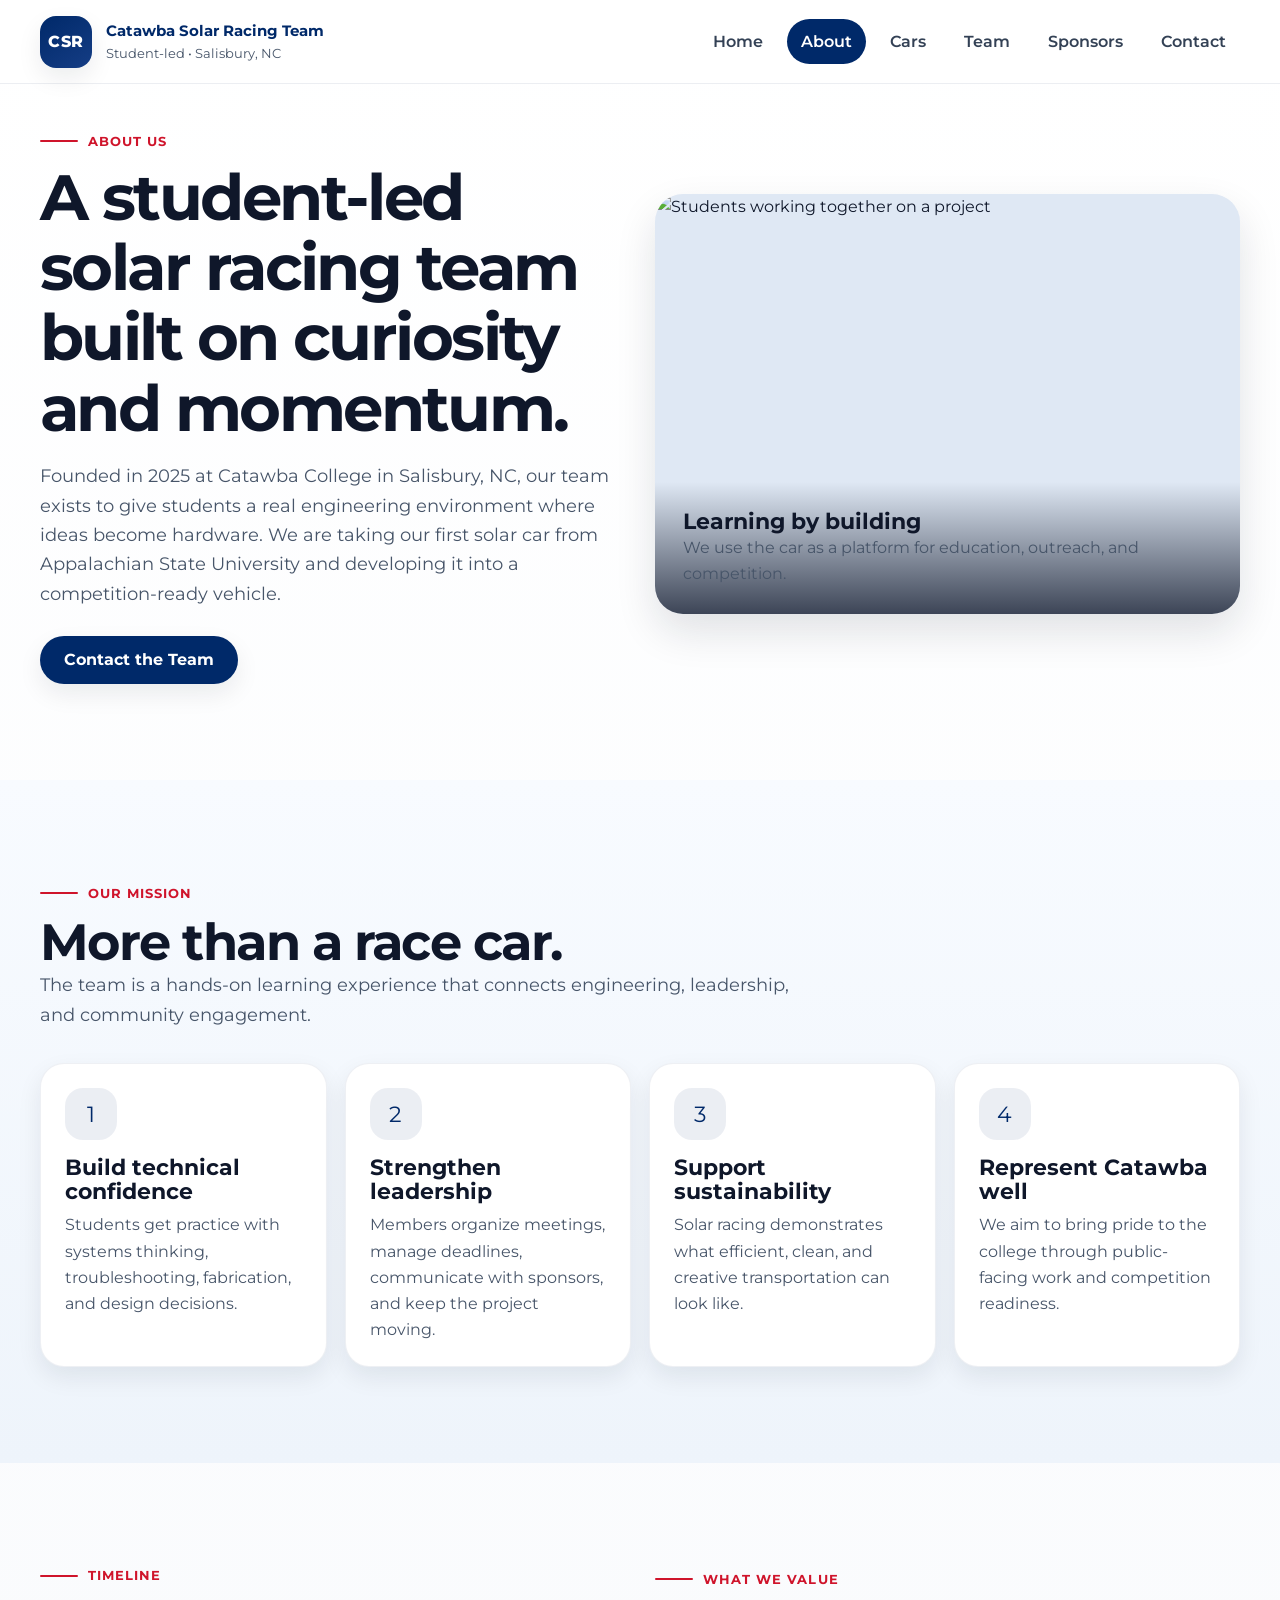
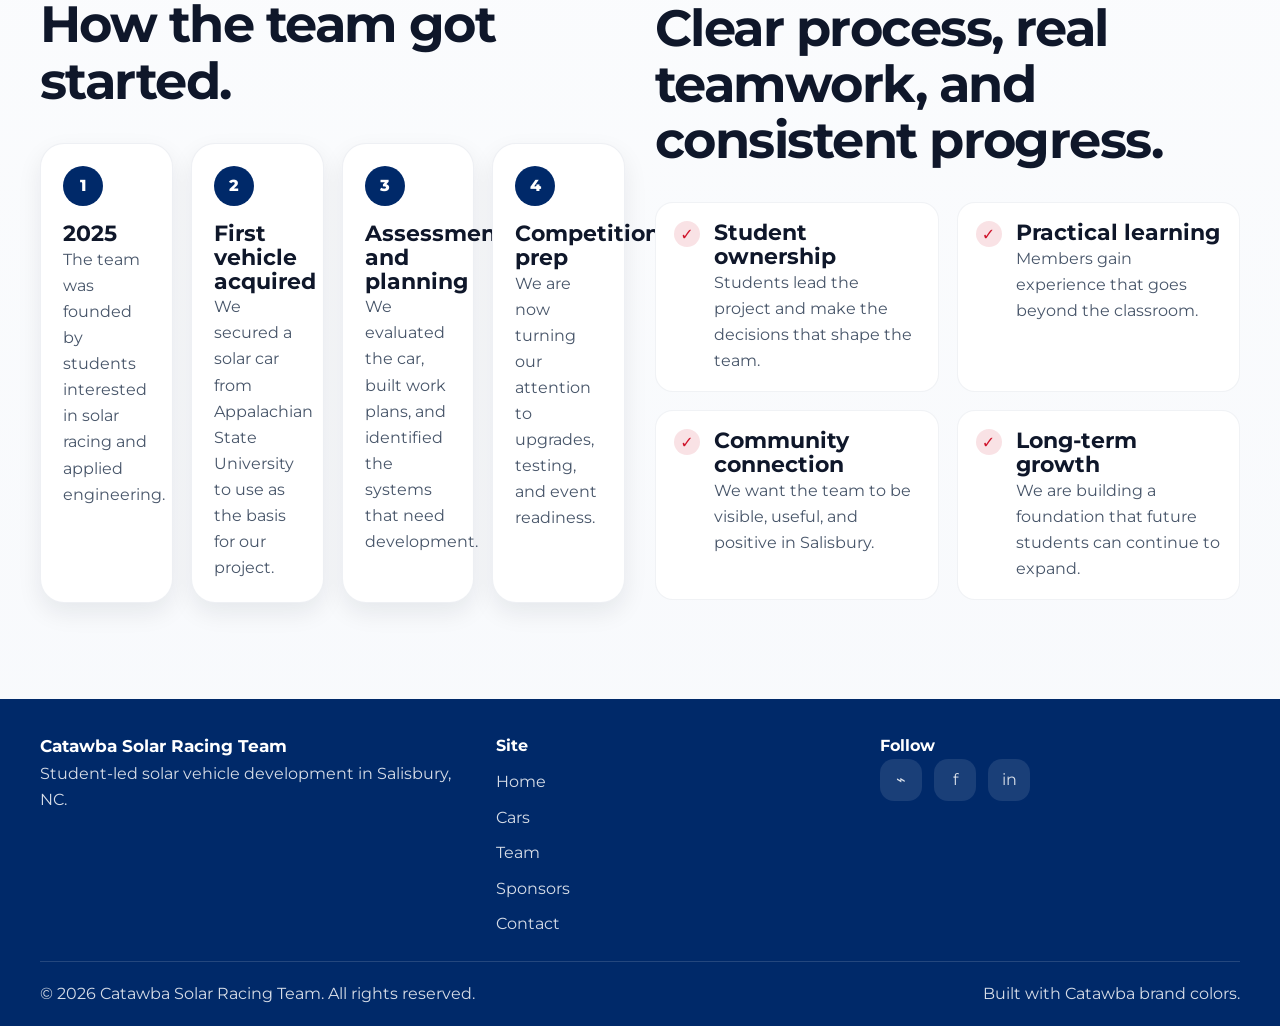
==== about.html @ c8bd0334 "initial website" ====
<!DOCTYPE html>
<html lang="en">
<head>
  <meta charset="UTF-8" />
  <meta name="viewport" content="width=device-width, initial-scale=1.0" />
  <title>About | Catawba Solar Racing Team</title>
  <link rel="preconnect" href="https://fonts.googleapis.com" />
  <link rel="preconnect" href="https://fonts.gstatic.com" crossorigin />
  <link href="https://fonts.googleapis.com/css2?family=Montserrat:wght@400;500;600;700;800;900&display=swap" rel="stylesheet" />
  <link rel="stylesheet" href="style.css" />
  <script src="script.js" defer></script>
</head>
<body>
  <div id="header-placeholder"></div>

  <main>
    <section class="section" style="padding-top:40px;">
      <div class="container split-grid">
        <div class="reveal">
          <div class="kicker">About us</div>
          <h1 style="font-size:clamp(2.4rem,5vw,4.4rem);">A student-led solar racing team built on curiosity and momentum.</h1>
          <p class="lead" style="margin-top:18px;">
            Founded in 2025 at Catawba College in Salisbury, NC, our team exists to give students a real engineering environment where ideas become hardware.
            We are taking our first solar car from Appalachian State University and developing it into a competition-ready vehicle.
          </p>
          <div class="btn-row">
            <a class="btn btn-primary" href="contact.html">Contact the Team</a>
          </div>
        </div>

        <div class="media-card reveal">
          <img src="https://images.unsplash.com/photo-1517048676732-d65bc937f952?auto=format&fit=crop&w=1600&q=80" alt="Students working together on a project" />
          <div class="overlay">
            <h3>Learning by building</h3>
            <p>We use the car as a platform for education, outreach, and competition.</p>
          </div>
        </div>
      </div>
    </section>

    <section class="section section-alt">
      <div class="container">
        <div class="section-head reveal">
          <div class="kicker">Our mission</div>
          <h2>More than a race car.</h2>
          <p class="lead">The team is a hands-on learning experience that connects engineering, leadership, and community engagement.</p>
        </div>

        <div class="pillars-grid">
          <article class="mission-card reveal">
            <div class="card-icon">1</div>
            <h3>Build technical confidence</h3>
            <p>Students get practice with systems thinking, troubleshooting, fabrication, and design decisions.</p>
          </article>
          <article class="mission-card reveal">
            <div class="card-icon">2</div>
            <h3>Strengthen leadership</h3>
            <p>Members organize meetings, manage deadlines, communicate with sponsors, and keep the project moving.</p>
          </article>
          <article class="mission-card reveal">
            <div class="card-icon">3</div>
            <h3>Support sustainability</h3>
            <p>Solar racing demonstrates what efficient, clean, and creative transportation can look like.</p>
          </article>
          <article class="mission-card reveal">
            <div class="card-icon">4</div>
            <h3>Represent Catawba well</h3>
            <p>We aim to bring pride to the college through public-facing work and competition readiness.</p>
          </article>
        </div>
      </div>
    </section>

    <section class="section">
      <div class="container split-grid">
        <div class="reveal">
          <div class="section-head">
            <div class="kicker">Timeline</div>
            <h2>How the team got started.</h2>
          </div>
          <div class="timeline">
            <article class="timeline-item reveal">
              <div class="timeline-step">1</div>
              <h3>2025</h3>
              <p>The team was founded by students interested in solar racing and applied engineering.</p>
            </article>
            <article class="timeline-item reveal">
              <div class="timeline-step">2</div>
              <h3>First vehicle acquired</h3>
              <p>We secured a solar car from Appalachian State University to use as the basis for our project.</p>
            </article>
            <article class="timeline-item reveal">
              <div class="timeline-step">3</div>
              <h3>Assessment and planning</h3>
              <p>We evaluated the car, built work plans, and identified the systems that need development.</p>
            </article>
            <article class="timeline-item reveal">
              <div class="timeline-step">4</div>
              <h3>Competition prep</h3>
              <p>We are now turning our attention to upgrades, testing, and event readiness.</p>
            </article>
          </div>
        </div>

        <div class="reveal">
          <div class="section-head">
            <div class="kicker">What we value</div>
            <h2>Clear process, real teamwork, and consistent progress.</h2>
          </div>
          <div class="benefit-grid">
            <div class="benefit reveal">
              <div class="check">✓</div>
              <div>
                <h3>Student ownership</h3>
                <p>Students lead the project and make the decisions that shape the team.</p>
              </div>
            </div>
            <div class="benefit reveal">
              <div class="check">✓</div>
              <div>
                <h3>Practical learning</h3>
                <p>Members gain experience that goes beyond the classroom.</p>
              </div>
            </div>
            <div class="benefit reveal">
              <div class="check">✓</div>
              <div>
                <h3>Community connection</h3>
                <p>We want the team to be visible, useful, and positive in Salisbury.</p>
              </div>
            </div>
            <div class="benefit reveal">
              <div class="check">✓</div>
              <div>
                <h3>Long-term growth</h3>
                <p>We are building a foundation that future students can continue to expand.</p>
              </div>
            </div>
          </div>
        </div>
      </div>
    </section>
  </main>

  <footer class="site-footer">
    <div class="container footer-top">
      <div class="footer-brand">
        <strong>Catawba Solar Racing Team</strong>
        <p>Student-led solar vehicle development in Salisbury, NC.</p>
      </div>
      <div class="footer-links">
        <strong>Site</strong>
        <a href="index.html">Home</a>
        <a href="cars.html">Cars</a>
        <a href="team.html">Team</a>
        <a href="sponsors.html">Sponsors</a>
        <a href="contact.html">Contact</a>
      </div>
      <div>
        <strong>Follow</strong>
        <div class="footer-social">
          <a class="social-link" href="#" aria-label="Instagram">⌁</a>
          <a class="social-link" href="#" aria-label="Facebook">f</a>
          <a class="social-link" href="#" aria-label="LinkedIn">in</a>
        </div>
      </div>
    </div>
    <div class="container footer-bottom">
      <p>© 2026 Catawba Solar Racing Team. All rights reserved.</p>
      <p>Built with Catawba brand colors.</p>
    </div>
  </footer>

  <button id="scrollTopBtn" class="scroll-top" aria-label="Scroll to top">↑</button>
</body>
</html>
---- style.css ----
:root {
  --navy: #002969;
  --red: #CF142B;
  --white: #ffffff;
  --gray-50: #f8fafc;
  --gray-100: #eef2f7;
  --gray-200: #dde5ee;
  --gray-400: #94a3b8;
  --gray-600: #475569;
  --gray-700: #334155;
  --gray-900: #0f172a;
  --shadow: 0 18px 40px rgba(15, 23, 42, 0.12);
  --shadow-soft: 0 10px 24px rgba(15, 23, 42, 0.08);
  --radius: 22px;
  --radius-sm: 16px;
  --max-width: 1200px;
  --header-height: 84px;
}

* {
  box-sizing: border-box;
}

html {
  scroll-behavior: smooth;
}

body {
  margin: 0;
  font-family: "Montserrat", system-ui, -apple-system, BlinkMacSystemFont, "Segoe UI", sans-serif;
  color: var(--gray-900);
  background: linear-gradient(180deg, #ffffff 0%, #f7f9fc 100%);
  line-height: 1.6;
}

img {
  max-width: 100%;
  display: block;
}

a {
  color: inherit;
  text-decoration: none;
}

button,
input,
textarea,
select {
  font: inherit;
}

.container {
  width: min(calc(100% - 32px), var(--max-width));
  margin: 0 auto;
}

.section {
  padding: 96px 0;
  position: relative;
}

.section-tight {
  padding: 72px 0;
}

.section-alt {
  background: linear-gradient(180deg, #f8fbff 0%, #eef4fb 100%);
}

.section-head {
  margin-bottom: 34px;
  max-width: 760px;
}

.kicker {
  display: inline-flex;
  align-items: center;
  gap: 10px;
  color: var(--red);
  font-weight: 700;
  letter-spacing: 0.08em;
  text-transform: uppercase;
  font-size: 0.82rem;
  margin-bottom: 10px;
}

.kicker::before {
  content: "";
  width: 38px;
  height: 2px;
  background: var(--red);
  border-radius: 999px;
}

h1,
h2,
h3,
h4 {
  line-height: 1.1;
  margin: 0;
  color: var(--gray-900);
}

h1 {
  font-size: clamp(2.8rem, 6vw, 5.7rem);
  letter-spacing: -0.04em;
}

h2 {
  font-size: clamp(2rem, 4vw, 3.25rem);
  letter-spacing: -0.03em;
}

h3 {
  font-size: 1.35rem;
}

p {
  margin: 0;
  color: var(--gray-600);
  font-size: 1.02rem;
}

.lead {
  font-size: 1.15rem;
  max-width: 780px;
}

.badge {
  display: inline-flex;
  align-items: center;
  gap: 8px;
  padding: 10px 14px;
  border-radius: 999px;
  background: rgba(0, 41, 105, 0.08);
  color: var(--navy);
  font-weight: 700;
  font-size: 0.92rem;
}

.badge-dot {
  width: 10px;
  height: 10px;
  border-radius: 50%;
  background: var(--red);
  box-shadow: 0 0 0 4px rgba(207, 20, 43, 0.16);
}

.btn-row {
  display: flex;
  flex-wrap: wrap;
  gap: 14px;
  margin-top: 28px;
}

.btn {
  display: inline-flex;
  align-items: center;
  justify-content: center;
  gap: 10px;
  min-height: 48px;
  padding: 0 22px;
  border-radius: 999px;
  border: 2px solid transparent;
  font-weight: 700;
  transition: transform 180ms ease, box-shadow 180ms ease, background-color 180ms ease, color 180ms ease, border-color 180ms ease;
  box-shadow: var(--shadow-soft);
  cursor: pointer;
}

.btn:hover {
  transform: translateY(-3px);
  box-shadow: var(--shadow);
}

.btn-primary {
  background: var(--navy);
  color: white;
}

.btn-primary:hover {
  background: #001f53;
}

.btn-secondary {
  background: white;
  color: var(--navy);
  border-color: rgba(0, 41, 105, 0.16);
}

.btn-secondary:hover {
  border-color: var(--navy);
}

.btn-danger {
  background: var(--red);
  color: white;
}

.btn-danger:hover {
  background: #b90f25;
}

.site-header {
  position: sticky;
  top: 0;
  z-index: 1000;
  height: var(--header-height);
  backdrop-filter: blur(14px);
  background: rgba(255, 255, 255, 0.86);
  border-bottom: 1px solid rgba(148, 163, 184, 0.18);
}

.header-inner {
  height: 100%;
  display: flex;
  align-items: center;
  justify-content: space-between;
  gap: 18px;
}

.brand {
  display: flex;
  align-items: center;
  gap: 14px;
  min-width: 0;
}

.brand-mark {
  width: 52px;
  height: 52px;
  border-radius: 16px;
  display: grid;
  place-items: center;
  background: linear-gradient(145deg, var(--navy), #153d85);
  color: white;
  font-weight: 800;
  letter-spacing: 0.04em;
  box-shadow: var(--shadow-soft);
  flex: none;
}

.brand-text {
  display: flex;
  flex-direction: column;
  min-width: 0;
}

.brand-text strong {
  color: var(--navy);
  font-size: 0.96rem;
  white-space: nowrap;
  overflow: hidden;
  text-overflow: ellipsis;
}

.brand-text small {
  color: var(--gray-600);
  font-size: 0.8rem;
}

.site-nav {
  display: flex;
  align-items: center;
  gap: 10px;
}

.site-nav a {
  padding: 10px 14px;
  border-radius: 999px;
  color: var(--gray-700);
  font-weight: 600;
  transition: background-color 180ms ease, color 180ms ease, transform 180ms ease;
}

.site-nav a:hover {
  color: var(--navy);
  background: rgba(0, 41, 105, 0.08);
  transform: translateY(-1px);
}

.site-nav a.active {
  background: var(--navy);
  color: white;
}

.nav-toggle {
  display: none;
  width: 48px;
  height: 48px;
  border: 0;
  border-radius: 14px;
  background: white;
  box-shadow: var(--shadow-soft);
  padding: 0;
  align-items: center;
  justify-content: center;
  flex-direction: column;
  gap: 5px;
  cursor: pointer;
}

.nav-toggle span {
  width: 20px;
  height: 2px;
  border-radius: 999px;
  background: var(--navy);
  transition: transform 180ms ease, opacity 180ms ease;
}

.hero {
  min-height: calc(100vh - var(--header-height));
  position: relative;
  overflow: hidden;
  display: flex;
  align-items: center;
  background: linear-gradient(135deg, rgba(0, 41, 105, 0.96), rgba(0, 41, 105, 0.84));
  color: white;
}

.hero__bg {
  position: absolute;
  inset: 0;
  background:
    linear-gradient(180deg, rgba(0, 41, 105, 0.72), rgba(0, 41, 105, 0.84)),
    url("https://images.unsplash.com/photo-1473341304170-971dccb5ac1e?auto=format&fit=crop&w=1800&q=80") center center / cover no-repeat;
  transform: translate3d(0, 0, 0) scale(1.08);
  will-change: transform;
}

.hero::after {
  content: "";
  position: absolute;
  inset: auto -10% -140px -10%;
  height: 260px;
  background: radial-gradient(circle, rgba(207, 20, 43, 0.34) 0%, rgba(207, 20, 43, 0) 70%);
  pointer-events: none;
}

.hero .container {
  position: relative;
  z-index: 1;
}

.hero-grid {
  display: grid;
  grid-template-columns: 1.25fr 0.75fr;
  gap: 36px;
  align-items: center;
}

.hero-copy {
  max-width: 760px;
}

.hero h1,
.hero p {
  color: white;
}

.hero p {
  font-size: 1.12rem;
  max-width: 670px;
  margin-top: 18px;
  color: rgba(255, 255, 255, 0.9);
}

.hero .accent {
  color: #ffd7db;
}

.hero-card {
  border-radius: 28px;
  background: rgba(255, 255, 255, 0.12);
  border: 1px solid rgba(255, 255, 255, 0.18);
  box-shadow: 0 20px 50px rgba(0, 0, 0, 0.18);
  padding: 26px;
  backdrop-filter: blur(10px);
}

.hero-card h3 {
  color: white;
  margin-bottom: 14px;
}

.hero-list {
  display: grid;
  gap: 14px;
  margin-top: 18px;
}

.hero-list-item {
  display: flex;
  gap: 12px;
  align-items: flex-start;
}

.hero-list-item .dot {
  margin-top: 8px;
  width: 10px;
  height: 10px;
  background: var(--red);
  border-radius: 50%;
  flex: none;
}

.scroll-indicator {
  position: absolute;
  left: 50%;
  bottom: 24px;
  transform: translateX(-50%);
  z-index: 1;
  display: flex;
  flex-direction: column;
  align-items: center;
  gap: 10px;
  color: rgba(255, 255, 255, 0.84);
  font-size: 0.84rem;
  letter-spacing: 0.06em;
  text-transform: uppercase;
}

.scroll-indicator .mouse {
  width: 24px;
  height: 38px;
  border: 2px solid rgba(255, 255, 255, 0.78);
  border-radius: 999px;
  position: relative;
}

.scroll-indicator .mouse::after {
  content: "";
  position: absolute;
  top: 8px;
  left: 50%;
  width: 4px;
  height: 8px;
  border-radius: 999px;
  background: white;
  transform: translateX(-50%);
  animation: wheel 1.5s infinite;
}

@keyframes wheel {
  0% { opacity: 1; transform: translateX(-50%) translateY(0); }
  80% { opacity: 0; transform: translateX(-50%) translateY(12px); }
  100% { opacity: 0; transform: translateX(-50%) translateY(12px); }
}

.stats-grid {
  display: grid;
  grid-template-columns: repeat(4, minmax(0, 1fr));
  gap: 18px;
}

.stat-card {
  background: white;
  border: 1px solid rgba(148, 163, 184, 0.18);
  border-radius: 24px;
  padding: 26px;
  box-shadow: var(--shadow-soft);
  transition: transform 180ms ease, background-color 180ms ease, color 180ms ease, box-shadow 180ms ease, border-color 180ms ease;
}

.stat-card:hover {
  background: var(--navy);
  color: white;
  transform: translateY(-6px);
  box-shadow: var(--shadow);
}

.stat-card:hover .stat-label,
.stat-card:hover .stat-copy {
  color: rgba(255, 255, 255, 0.82);
}

.stat-card:hover .stat-number {
  color: var(--red);
}

.stat-number {
  font-size: clamp(2.2rem, 4vw, 3rem);
  font-weight: 800;
  color: var(--navy);
  letter-spacing: -0.04em;
}

.stat-label {
  margin-top: 8px;
  font-weight: 700;
  color: var(--gray-900);
}

.stat-copy {
  margin-top: 8px;
  font-size: 0.95rem;
  color: var(--gray-600);
}

.split-grid {
  display: grid;
  grid-template-columns: 1fr 1fr;
  gap: 30px;
  align-items: center;
}

.media-card {
  position: relative;
  border-radius: 28px;
  overflow: hidden;
  min-height: 420px;
  box-shadow: var(--shadow);
  background: #dfe8f4;
}

.media-card img {
  width: 100%;
  height: 100%;
  object-fit: cover;
}

.media-card .overlay {
  position: absolute;
  inset: auto 0 0 0;
  padding: 28px;
  background: linear-gradient(180deg, rgba(15, 23, 42, 0) 0%, rgba(15, 23, 42, 0.78) 100%);
  color: white;
}

.pillars-grid,
.cards-grid,
.team-grid,
.sponsor-grid,
.timeline,
.news-grid,
.footer-grid,
.department-grid,
.benefit-grid {
  display: grid;
  gap: 18px;
}

.pillars-grid {
  grid-template-columns: repeat(4, minmax(0, 1fr));
}

.card,
.pillar,
.member-card,
.sponsor-card,
.news-card,
.timeline-item,
.contact-card,
.info-card,
.tier-card,
.mission-card,
.spec-card {
  border-radius: 24px;
  background: white;
  border: 1px solid rgba(148, 163, 184, 0.16);
  box-shadow: var(--shadow-soft);
}

.pillar,
.member-card,
.sponsor-card,
.news-card,
.contact-card,
.info-card,
.tier-card,
.mission-card,
.spec-card {
  padding: 24px;
  transition: transform 180ms ease, box-shadow 180ms ease, border-color 180ms ease;
}

.pillar:hover,
.member-card:hover,
.sponsor-card:hover,
.news-card:hover,
.contact-card:hover,
.info-card:hover,
.tier-card:hover,
.mission-card:hover,
.spec-card:hover {
  transform: translateY(-5px);
  box-shadow: var(--shadow);
  border-color: rgba(0, 41, 105, 0.18);
}

.pillar-icon,
.card-icon {
  width: 52px;
  height: 52px;
  border-radius: 18px;
  display: grid;
  place-items: center;
  background: rgba(0, 41, 105, 0.08);
  color: var(--navy);
  font-size: 1.35rem;
  margin-bottom: 16px;
}

.pillar h3,
.member-card h3,
.sponsor-card h3,
.news-card h3,
.contact-card h3,
.info-card h3,
.tier-card h3,
.mission-card h3,
.spec-card h3 {
  margin-bottom: 8px;
}

.mini-links {
  display: flex;
  flex-wrap: wrap;
  gap: 10px;
  margin-top: 18px;
}

.mini-link {
  color: var(--navy);
  font-weight: 700;
}

.mini-link:hover {
  color: var(--red);
}

.team-grid {
  grid-template-columns: repeat(4, minmax(0, 1fr));
}

.member-photo {
  width: 100%;
  height: 220px;
  object-fit: cover;
  border-radius: 18px;
  margin-bottom: 18px;
}

.member-meta {
  display: flex;
  flex-wrap: wrap;
  gap: 8px;
  margin: 12px 0 0;
}

.tag {
  display: inline-flex;
  align-items: center;
  padding: 7px 11px;
  border-radius: 999px;
  background: #edf3fb;
  color: var(--navy);
  font-weight: 700;
  font-size: 0.82rem;
}

.sponsor-grid {
  grid-template-columns: repeat(3, minmax(0, 1fr));
}

.sponsor-logo {
  width: 100%;
  min-height: 92px;
  border: 1px dashed rgba(0, 41, 105, 0.2);
  border-radius: 18px;
  display: grid;
  place-items: center;
  color: var(--navy);
  font-weight: 800;
  letter-spacing: 0.04em;
  background: linear-gradient(180deg, #ffffff 0%, #f8fbff 100%);
}

.cta-panel {
  border-radius: 30px;
  padding: 34px;
  background: linear-gradient(135deg, var(--navy), #12397c);
  color: white;
  box-shadow: var(--shadow);
  display: grid;
  grid-template-columns: 1.1fr auto;
  gap: 24px;
  align-items: center;
}

.cta-panel h2,
.cta-panel p {
  color: white;
}

.news-grid {
  grid-template-columns: repeat(3, minmax(0, 1fr));
}

.news-meta {
  display: flex;
  gap: 10px;
  flex-wrap: wrap;
  margin-bottom: 14px;
  color: var(--gray-600);
  font-size: 0.88rem;
}

.timeline {
  grid-template-columns: repeat(4, minmax(0, 1fr));
}

.timeline-item {
  padding: 22px;
  position: relative;
}

.timeline-step {
  width: 40px;
  height: 40px;
  border-radius: 50%;
  background: var(--navy);
  color: white;
  display: grid;
  place-items: center;
  font-weight: 800;
  margin-bottom: 16px;
}

.spec-grid {
  display: grid;
  grid-template-columns: repeat(2, minmax(0, 1fr));
  gap: 18px;
}

.spec-card .spec-value {
  font-size: 1.45rem;
  font-weight: 800;
  color: var(--red);
  margin-bottom: 8px;
}

.gallery-grid {
  display: grid;
  grid-template-columns: repeat(12, 1fr);
  gap: 16px;
}

.gallery-grid img {
  border-radius: 22px;
  object-fit: cover;
  width: 100%;
  height: 100%;
  box-shadow: var(--shadow-soft);
}

.gallery-grid .wide {
  grid-column: span 7;
  height: 320px;
}

.gallery-grid .tall {
  grid-column: span 5;
  height: 320px;
}

.gallery-grid .small {
  grid-column: span 4;
  height: 220px;
}

.gallery-grid .small:nth-child(4),
.gallery-grid .small:nth-child(5),
.gallery-grid .small:nth-child(6) {
  height: 220px;
}

.department-grid {
  grid-template-columns: repeat(2, minmax(0, 1fr));
}

.join-banner {
  padding: 32px;
  border-radius: 28px;
  background: linear-gradient(135deg, rgba(0, 41, 105, 0.08), rgba(207, 20, 43, 0.08));
  border: 1px solid rgba(0, 41, 105, 0.12);
}

.sponsor-tier {
  margin-bottom: 16px;
  color: var(--navy);
  font-weight: 800;
  text-transform: uppercase;
  letter-spacing: 0.08em;
  font-size: 0.8rem;
}

.benefit-grid {
  grid-template-columns: repeat(2, minmax(0, 1fr));
}

.benefit {
  display: flex;
  gap: 14px;
  align-items: flex-start;
  padding: 18px;
  border-radius: 18px;
  background: white;
  border: 1px solid rgba(148, 163, 184, 0.14);
}

.benefit .check {
  width: 26px;
  height: 26px;
  border-radius: 50%;
  background: rgba(207, 20, 43, 0.12);
  color: var(--red);
  display: grid;
  place-items: center;
  flex: none;
  font-weight: 800;
}

.form-grid {
  display: grid;
  grid-template-columns: repeat(2, minmax(0, 1fr));
  gap: 16px;
}

.form-group {
  display: grid;
  gap: 8px;
}

.form-group.full {
  grid-column: 1 / -1;
}

label {
  font-weight: 700;
  color: var(--gray-900);
}

input,
textarea,
select {
  width: 100%;
  padding: 14px 16px;
  border-radius: 16px;
  border: 1px solid rgba(148, 163, 184, 0.28);
  background: white;
  color: var(--gray-900);
  outline: none;
  transition: border-color 180ms ease, box-shadow 180ms ease;
}

input:focus,
textarea:focus,
select:focus {
  border-color: var(--navy);
  box-shadow: 0 0 0 4px rgba(0, 41, 105, 0.12);
}

textarea {
  min-height: 150px;
  resize: vertical;
}

.map-frame {
  width: 100%;
  min-height: 340px;
  border: 0;
  border-radius: 22px;
  box-shadow: var(--shadow-soft);
}

.site-footer {
  padding: 34px 0 20px;
  background: var(--navy);
  color: white;
}

.site-footer p,
.site-footer a {
  color: rgba(255, 255, 255, 0.84);
}

.site-footer a:hover {
  color: white;
}

.footer-top {
  display: grid;
  grid-template-columns: 1.2fr 1fr 1fr;
  gap: 24px;
  padding-bottom: 24px;
  border-bottom: 1px solid rgba(255, 255, 255, 0.14);
}

.footer-brand strong {
  color: white;
  font-size: 1.05rem;
}

.footer-links {
  display: grid;
  gap: 10px;
}

.footer-social {
  display: flex;
  gap: 12px;
  flex-wrap: wrap;
}

.social-link {
  width: 42px;
  height: 42px;
  border-radius: 14px;
  display: grid;
  place-items: center;
  background: rgba(255, 255, 255, 0.1);
  transition: transform 180ms ease, background-color 180ms ease;
}

.social-link:hover {
  transform: translateY(-3px);
  background: rgba(255, 255, 255, 0.18);
}

.footer-bottom {
  display: flex;
  align-items: center;
  justify-content: space-between;
  gap: 16px;
  padding-top: 18px;
  font-size: 0.93rem;
}

.scroll-top {
  position: fixed;
  right: 22px;
  bottom: 22px;
  width: 50px;
  height: 50px;
  border: 0;
  border-radius: 16px;
  background: var(--red);
  color: white;
  box-shadow: var(--shadow);
  display: grid;
  place-items: center;
  cursor: pointer;
  opacity: 0;
  pointer-events: none;
  transform: translateY(10px);
  transition: opacity 180ms ease, transform 180ms ease, background-color 180ms ease;
  z-index: 999;
}

.scroll-top.visible {
  opacity: 1;
  pointer-events: auto;
  transform: translateY(0);
}

.scroll-top:hover {
  background: #b90f25;
  transform: translateY(-3px);
}

.reveal {
  opacity: 0;
  transform: translateY(18px);
  transition: opacity 600ms ease, transform 600ms ease;
}

.reveal.visible {
  opacity: 1;
  transform: translateY(0);
}

.quick-facts {
  display: flex;
  flex-wrap: wrap;
  gap: 12px;
  margin-top: 20px;
}

.fact {
  padding: 12px 14px;
  border-radius: 999px;
  background: white;
  border: 1px solid rgba(148, 163, 184, 0.18);
  color: var(--gray-700);
  font-weight: 700;
}

.note {
  margin-top: 12px;
  font-size: 0.92rem;
  color: var(--gray-400);
}

@media (max-width: 1080px) {
  .hero-grid,
  .split-grid,
  .cta-panel,
  .footer-top {
    grid-template-columns: 1fr;
  }

  .stats-grid,
  .pillars-grid,
  .team-grid,
  .sponsor-grid,
  .news-grid,
  .timeline {
    grid-template-columns: repeat(2, minmax(0, 1fr));
  }

  .department-grid,
  .benefit-grid,
  .spec-grid {
    grid-template-columns: 1fr;
  }

  .gallery-grid .wide,
  .gallery-grid .tall,
  .gallery-grid .small {
    grid-column: span 6;
  }
}

@media (max-width: 820px) {
  :root {
    --header-height: 76px;
  }

  .nav-toggle {
    display: inline-flex;
  }

  .site-nav {
    position: fixed;
    top: var(--header-height);
    left: 16px;
    right: 16px;
    padding: 16px;
    border-radius: 24px;
    background: white;
    box-shadow: var(--shadow);
    border: 1px solid rgba(148, 163, 184, 0.18);
    display: grid;
    gap: 8px;
    transform: translateY(-10px);
    opacity: 0;
    pointer-events: none;
    transition: opacity 180ms ease, transform 180ms ease;
  }

  .site-nav.open {
    opacity: 1;
    pointer-events: auto;
    transform: translateY(0);
  }

  .site-nav a {
    padding: 14px 16px;
    border-radius: 16px;
  }

  .stats-grid,
  .pillars-grid,
  .team-grid,
  .sponsor-grid,
  .news-grid,
  .timeline,
  .gallery-grid,
  .form-grid {
    grid-template-columns: 1fr;
  }

  .gallery-grid .wide,
  .gallery-grid .tall,
  .gallery-grid .small {
    grid-column: span 1;
    height: 240px;
  }

  .footer-bottom {
    flex-direction: column;
    align-items: flex-start;
  }

  h1 {
    font-size: clamp(2.5rem, 12vw, 4.4rem);
  }
}
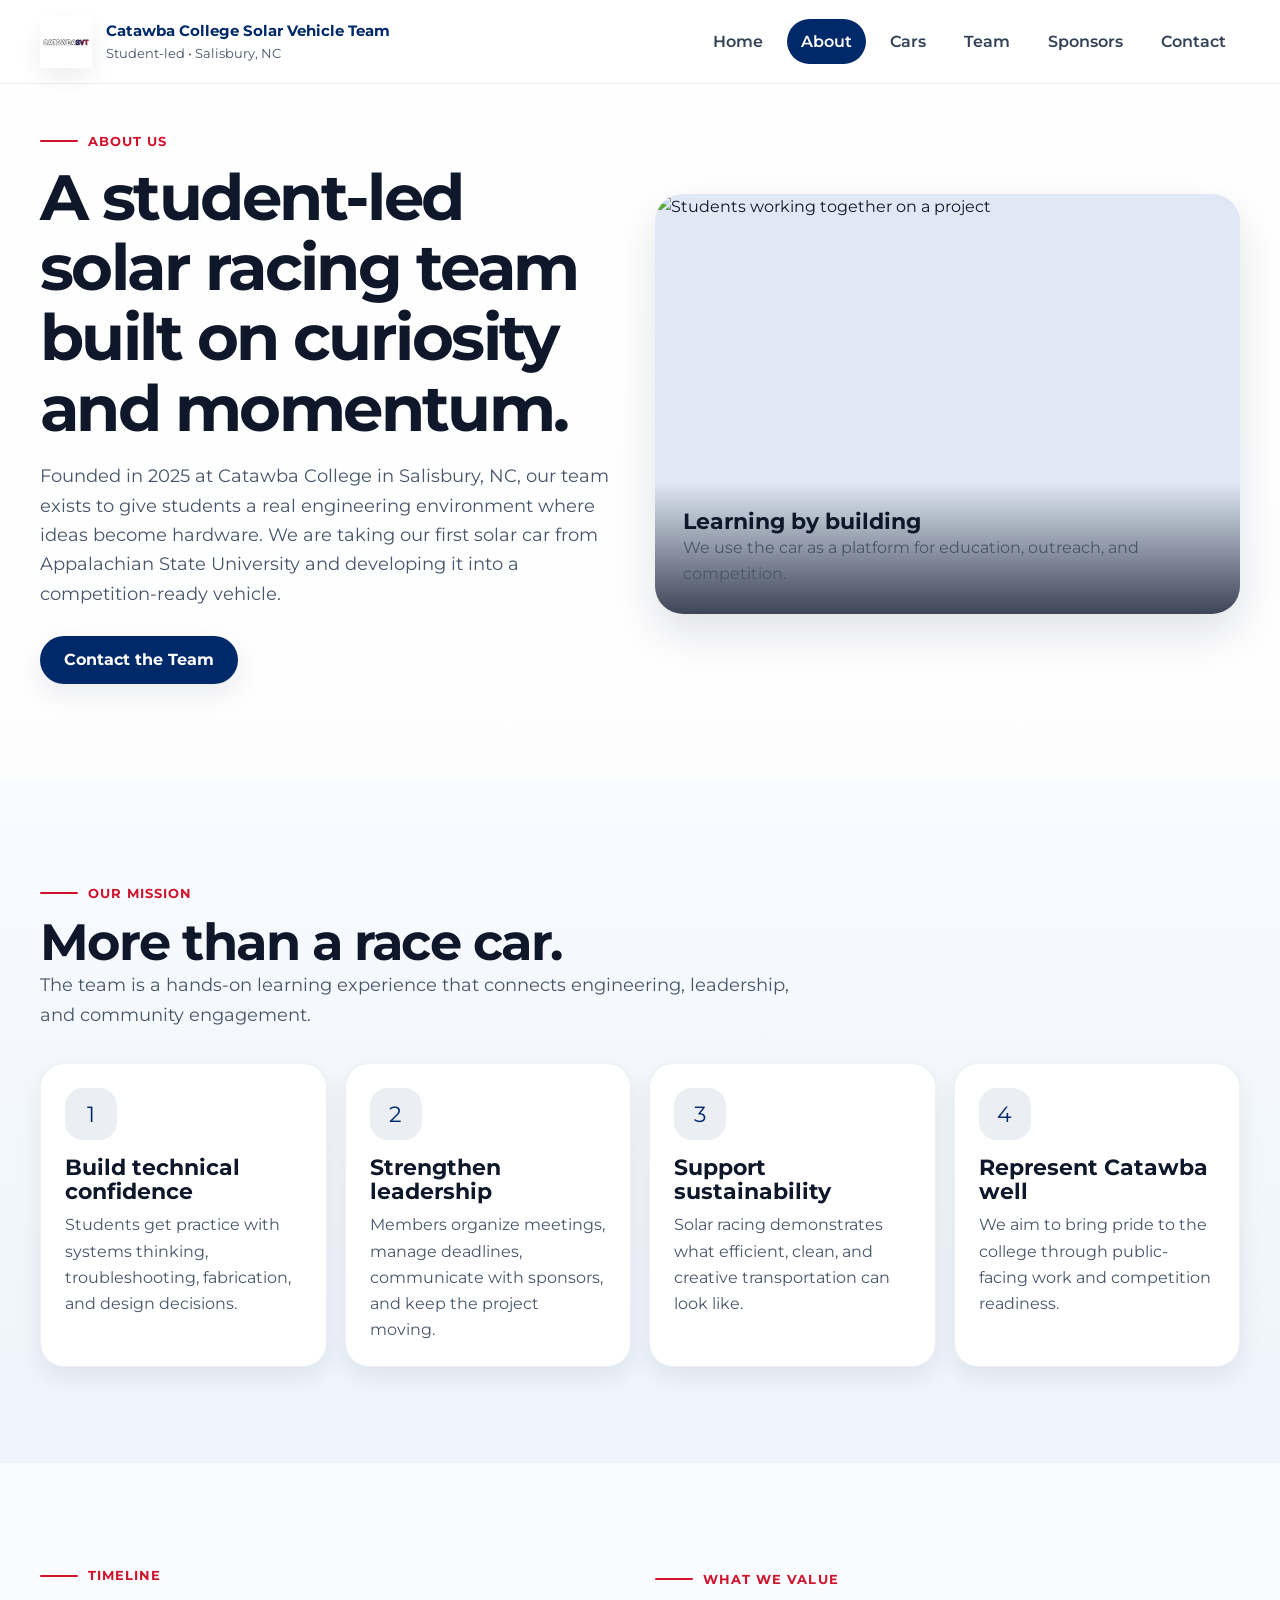
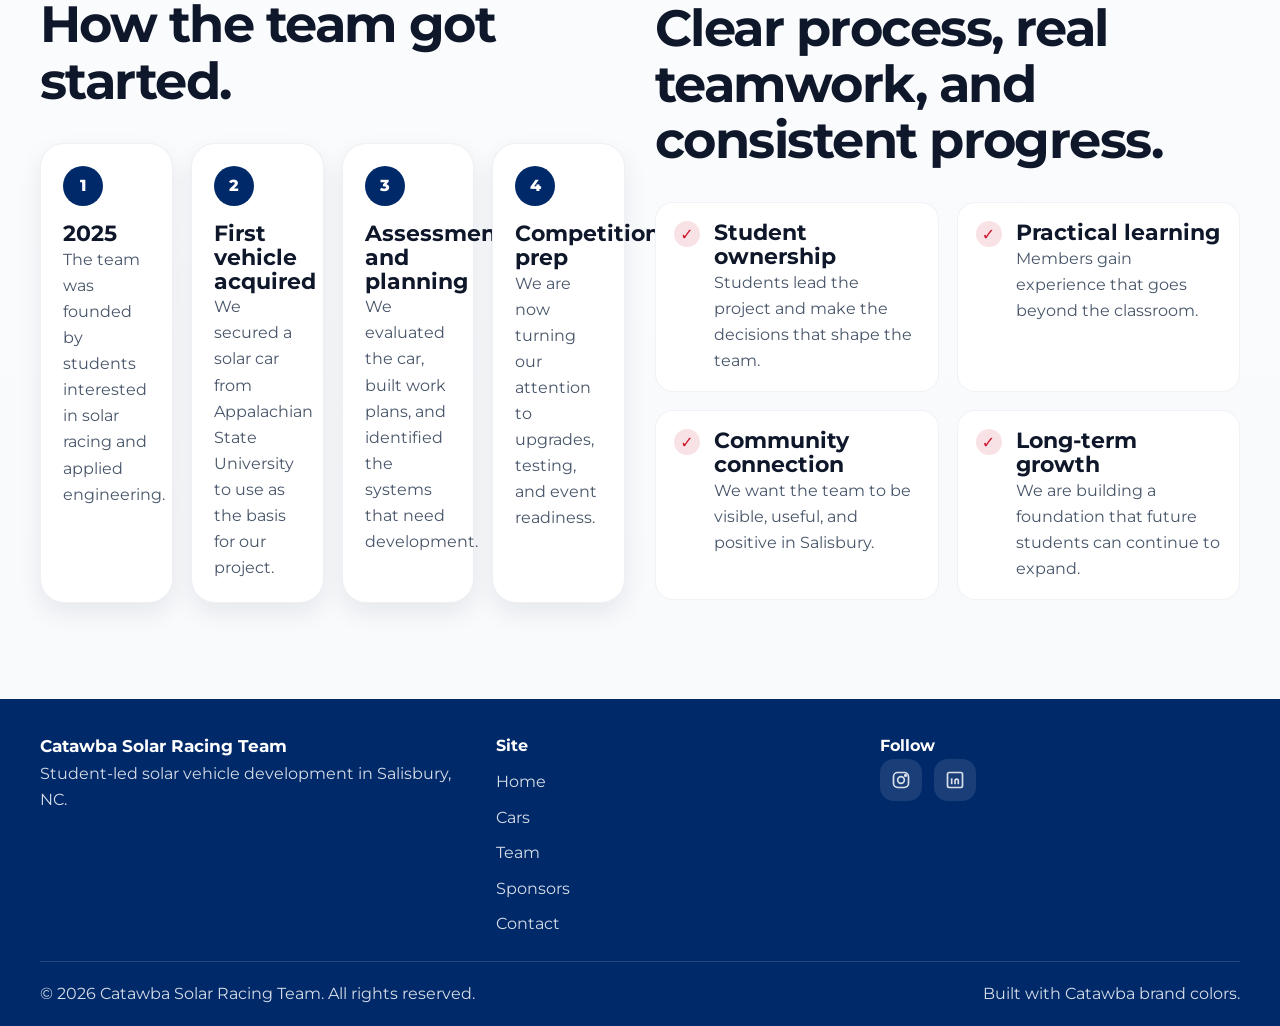
==== commit 48aff68b: "add teamn logo and socxial links" ====
--- a/about.html
+++ b/about.html
@@ -159,9 +159,21 @@
       <div>
         <strong>Follow</strong>
         <div class="footer-social">
-          <a class="social-link" href="#" aria-label="Instagram">⌁</a>
-          <a class="social-link" href="#" aria-label="Facebook">f</a>
-          <a class="social-link" href="#" aria-label="LinkedIn">in</a>
+          <a class="social-link" href="https://www.instagram.com/catawbasvt/" target="blank" rel="noopener noreferer" aria-label="Instagram">
+            <svg viewBox="0 0 24 24" width="20" height="20" fill="none" stroke="currentColor" stroke-width="2">
+              <rect x="3" y="3" width="18" height="18" rx="5"></rect>
+              <circle cx="12" cy="12" r="4"></circle>
+              <circle cx="17.5" cy="6.5" r="1"></circle>
+            </svg>
+          </a>
+          <a class="social-link" href="https://www.linkedin.com/company/catawbasvt/" target="blank" rel="noopener noreferer" aria-label="LinkedIn">
+            <svg viewBox="0 0 24 24" width="20" height="20" fill="none" stroke="currentColor" stroke-width="2">
+              <rect x="3" y="3" width="18" height="18" rx="2"></rect>
+              <path d="M8 10v7"></path>
+              <path d="M8 7v.01"></path>
+              <path d="M12 17v-4a2 2 0 0 1 4 0v4"></path>
+            </svg>
+          </a>
         </div>
       </div>
     </div>
--- a/style.css
+++ b/style.css
@@ -1082,19 +1082,63 @@
     grid-template-columns: 1fr;
   }
 
-  .gallery-grid .wide,
-  .gallery-grid .tall,
-  .gallery-grid .small {
-    grid-column: span 1;
-    height: 240px;
-  }
-
-  .footer-bottom {
-    flex-direction: column;
-    align-items: flex-start;
-  }
-
-  h1 {
-    font-size: clamp(2.5rem, 12vw, 4.4rem);
-  }
+    .gallery-grid .wide,
+    .gallery-grid .tall,
+    .gallery-grid .small {
+      grid-column: span 1;
+      height: 240px;
+    }
+
+    .footer-bottom {
+      flex-direction: column;
+      align-items: flex-start;
+    }
+
+    h1 {
+      font-size: clamp(2.5rem, 12vw, 4.4rem);
+    }
+  }
+
+  .sponsor-marquee {
+  width: 100%;
+  overflow: hidden;
+  position: relative;
+  padding: 30px 0;
+}
+
+.sponsor-track {
+  display: flex;
+  align-items: center;
+  gap: 80px;
+  width: max-content;
+  animation: sponsorScroll 10s linear infinite;
+}
+
+.sponsor-track img {
+  height: 130px;
+  width: 200px;
+  object-fit: contain;
+  flex-shrink: 0;
+  filter: grayscale(0%);
+  opacity: 0.95;
+  transition: transform 0.3s ease;
+}
+
+.sponsor-track img:hover {
+  transform: scale(1.08);
+}
+
+@keyframes sponsorScroll {
+  from {
+    transform: translateX(0);
+  }
+
+  to {
+    transform: translateX(-50%);
+  }
+}
+
+.brand-mark img {
+  width: 200px;   
+  height: auto;
 }
